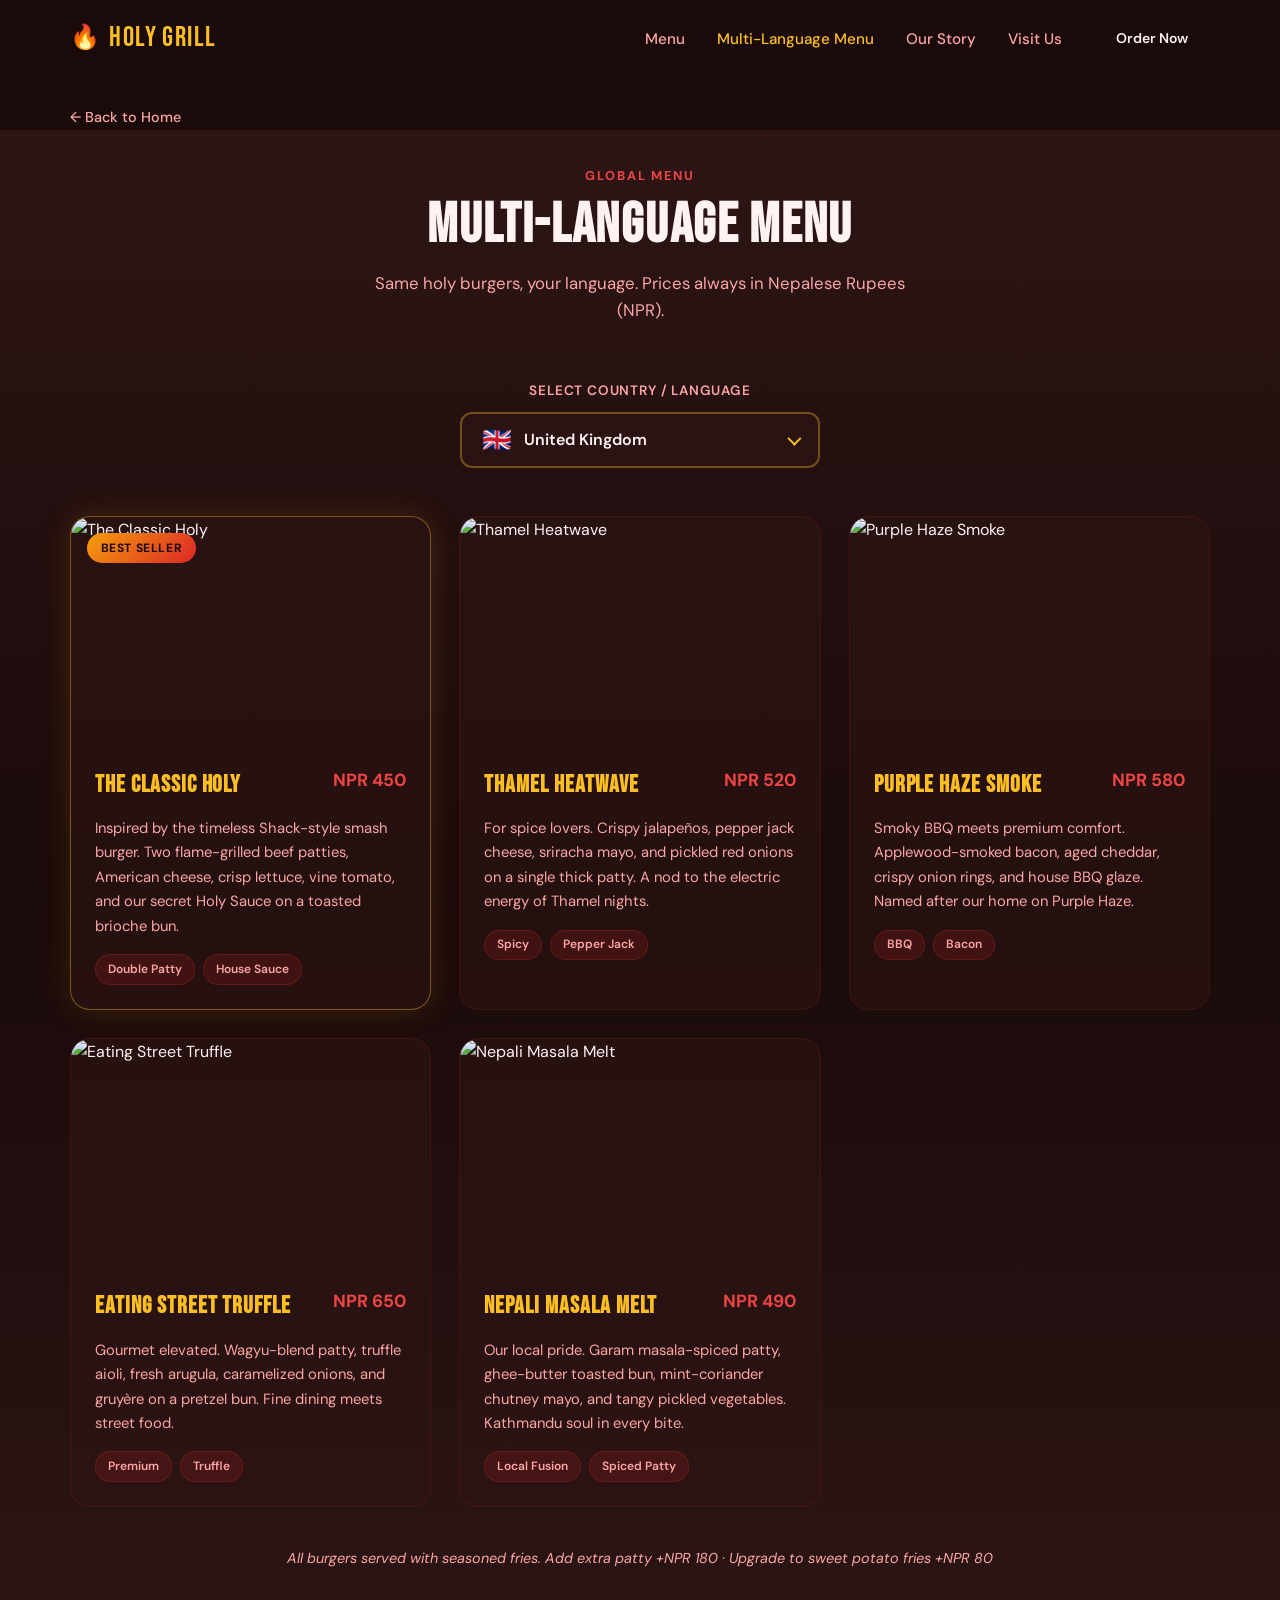
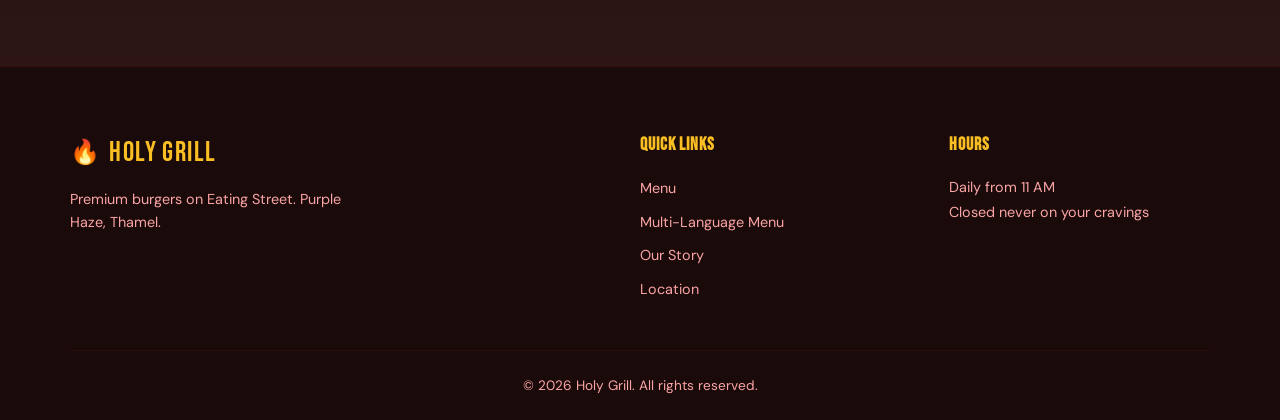
==== multilang-menu.html @ 05358930 "Add Holy Grill restaurant website with multi-language menu. Single-page site for the Thamel burger r" ====
<!DOCTYPE html>
<html lang="en">
<head>
  <meta charset="UTF-8">
  <meta name="viewport" content="width=device-width, initial-scale=1.0">
  <meta name="description" content="Holy Grill multi-language menu — same signature burgers in your language. Prices in NPR.">
  <title>Holy Grill | Multi-Language Menu</title>
  <link rel="preconnect" href="https://fonts.googleapis.com">
  <link rel="preconnect" href="https://fonts.gstatic.com" crossorigin>
  <link href="https://fonts.googleapis.com/css2?family=Bebas+Neue&family=DM+Sans:ital,opsz,wght@0,9..40,400;0,9..40,500;0,9..40,600;0,9..40,700;1,9..40,400&display=swap" rel="stylesheet">
  <link rel="stylesheet" href="styles.css">
</head>
<body class="multilang-page">
  <header class="header scrolled" id="header">
    <nav class="nav container">
      <a href="index.html" class="logo">
        <span class="logo-icon">🔥</span>
        <span class="logo-text">Holy Grill</span>
      </a>
      <button class="nav-toggle" aria-label="Toggle menu" aria-expanded="false">
        <span></span>
        <span></span>
        <span></span>
      </button>
      <ul class="nav-links">
        <li><a href="index.html#menu">Menu</a></li>
        <li><a href="multilang-menu.html" class="nav-active">Multi-Language Menu</a></li>
        <li><a href="index.html#about">Our Story</a></li>
        <li><a href="index.html#location">Visit Us</a></li>
        <li><a href="index.html#menu" class="btn btn-sm">Order Now</a></li>
      </ul>
    </nav>
  </header>

  <main>
    <section class="multilang-hero">
      <div class="container">
        <a href="index.html" class="back-link">← Back to Home</a>
      </div>
    </section>

    <section class="menu multilang-menu-section" id="multilang-menu">
      <div class="container">
        <div class="section-header">
          <span class="section-tag" id="ml-section-tag">Global Menu</span>
          <h1 class="section-title" id="ml-section-title">Multi-Language Menu</h1>
          <p class="section-desc" id="ml-section-desc">
            Same holy burgers, your language. Prices always in Nepalese Rupees (NPR).
          </p>
        </div>

        <div class="lang-selector-wrap">
          <label id="lang-select-label" for="country-trigger">Select country / language</label>
          <div class="country-dropdown" id="country-dropdown">
            <input type="hidden" id="country-select" value="en">
            <button
              type="button"
              class="country-trigger"
              id="country-trigger"
              aria-haspopup="listbox"
              aria-expanded="false"
              aria-labelledby="lang-select-label"
            >
              <span class="country-flag" aria-hidden="true">🇬🇧</span>
              <span class="country-name">United Kingdom</span>
              <span class="country-chevron" aria-hidden="true"></span>
            </button>
            <ul
              class="country-list"
              id="country-list"
              role="listbox"
              aria-labelledby="lang-select-label"
            ></ul>
          </div>
        </div>

        <div class="menu-grid" id="ml-menu-grid"></div>

        <p class="menu-note" id="ml-menu-note">
          All burgers served with seasoned fries. Add extra patty +NPR 180 · Upgrade to sweet potato fries +NPR 80
        </p>
      </div>
    </section>
  </main>

  <footer class="footer">
    <div class="container footer-grid">
      <div class="footer-brand">
        <a href="index.html" class="logo">
          <span class="logo-icon">🔥</span>
          <span class="logo-text">Holy Grill</span>
        </a>
        <p>Premium burgers on Eating Street. Purple Haze, Thamel.</p>
      </div>
      <div class="footer-links">
        <h4>Quick Links</h4>
        <ul>
          <li><a href="index.html#menu">Menu</a></li>
          <li><a href="multilang-menu.html">Multi-Language Menu</a></li>
          <li><a href="index.html#about">Our Story</a></li>
          <li><a href="index.html#location">Location</a></li>
        </ul>
      </div>
      <div class="footer-hours">
        <h4>Hours</h4>
        <p>Daily from 11 AM<br>Closed never on your cravings</p>
      </div>
    </div>
    <div class="footer-bottom container">
      <p>&copy; 2026 Holy Grill. All rights reserved.</p>
    </div>
  </footer>

  <script src="script.js"></script>
  <script src="menu-i18n.js"></script>
</body>
</html>
---- styles.css ----
/* ===== Holy Grill — Yellow & Red Theme ===== */

:root {
  --yellow-50: #fffbeb;
  --yellow-100: #fef3c7;
  --yellow-200: #fde68a;
  --yellow-400: #fbbf24;
  --yellow-500: #f59e0b;
  --yellow-600: #d97706;

  --red-500: #ef4444;
  --red-600: #dc2626;
  --red-700: #b91c1c;
  --red-800: #991b1b;
  --red-900: #7f1d1d;

  --dark: #1a0a0a;
  --dark-soft: #2d1515;
  --text: #fef2f2;
  --text-muted: #fca5a5;

  --font-display: 'Bebas Neue', sans-serif;
  --font-body: 'DM Sans', system-ui, sans-serif;

  --radius: 12px;
  --radius-lg: 20px;
  --shadow: 0 4px 24px rgba(0, 0, 0, 0.25);
  --shadow-glow: 0 0 40px rgba(245, 158, 11, 0.3);
}

*,
*::before,
*::after {
  box-sizing: border-box;
  margin: 0;
  padding: 0;
}

html {
  scroll-behavior: smooth;
}

body {
  font-family: var(--font-body);
  background: var(--dark);
  color: var(--text);
  line-height: 1.6;
  overflow-x: hidden;
}

img {
  max-width: 100%;
  height: auto;
  display: block;
}

a {
  color: inherit;
  text-decoration: none;
}

ul {
  list-style: none;
}

.container {
  width: min(1140px, 92%);
  margin-inline: auto;
}

/* ===== Buttons ===== */

.btn {
  display: inline-flex;
  align-items: center;
  justify-content: center;
  padding: 0.875rem 1.75rem;
  font-family: var(--font-body);
  font-weight: 600;
  font-size: 0.95rem;
  border-radius: 50px;
  border: 2px solid transparent;
  cursor: pointer;
  transition: transform 0.2s, box-shadow 0.2s, background 0.2s;
}

.btn:hover {
  transform: translateY(-2px);
}

.btn-primary {
  background: linear-gradient(135deg, var(--yellow-500), var(--yellow-600));
  color: var(--dark);
  box-shadow: 0 4px 20px rgba(245, 158, 11, 0.4);
}

.btn-primary:hover {
  box-shadow: 0 6px 28px rgba(245, 158, 11, 0.55);
}

.btn-outline {
  background: transparent;
  border-color: var(--yellow-400);
  color: var(--yellow-400);
}

.btn-outline:hover {
  background: rgba(251, 191, 36, 0.1);
}

.btn-light {
  background: var(--text);
  color: var(--red-700);
}

.btn-sm {
  padding: 0.5rem 1.25rem;
  font-size: 0.875rem;
}

/* ===== Header ===== */

.header {
  position: fixed;
  top: 0;
  left: 0;
  right: 0;
  z-index: 1000;
  padding: 1rem 0;
  transition: background 0.3s, box-shadow 0.3s, padding 0.3s;
}

.header.scrolled {
  background: rgba(26, 10, 10, 0.95);
  backdrop-filter: blur(12px);
  box-shadow: 0 2px 20px rgba(0, 0, 0, 0.3);
  padding: 0.65rem 0;
}

.nav {
  display: flex;
  align-items: center;
  justify-content: space-between;
}

.logo {
  display: flex;
  align-items: center;
  gap: 0.5rem;
  font-family: var(--font-display);
  font-size: 1.75rem;
  letter-spacing: 0.05em;
  color: var(--yellow-400);
}

.logo-icon {
  font-size: 1.5rem;
}

.nav-links {
  display: flex;
  align-items: center;
  gap: 2rem;
}

.nav-links a:not(.btn) {
  font-weight: 500;
  font-size: 0.95rem;
  color: var(--text-muted);
  transition: color 0.2s;
}

.nav-links a:not(.btn):hover {
  color: var(--yellow-400);
}

.nav-toggle {
  display: none;
  flex-direction: column;
  gap: 5px;
  background: none;
  border: none;
  cursor: pointer;
  padding: 4px;
}

.nav-toggle span {
  display: block;
  width: 24px;
  height: 2px;
  background: var(--yellow-400);
  transition: transform 0.3s, opacity 0.3s;
}

.nav-toggle.active span:nth-child(1) {
  transform: translateY(7px) rotate(45deg);
}

.nav-toggle.active span:nth-child(2) {
  opacity: 0;
}

.nav-toggle.active span:nth-child(3) {
  transform: translateY(-7px) rotate(-45deg);
}

/* ===== Hero ===== */

.hero {
  position: relative;
  min-height: 100vh;
  display: grid;
  grid-template-columns: 1fr 1fr;
  align-items: center;
  gap: 2rem;
  padding: 7rem 0 4rem;
  overflow: hidden;
}

.hero-bg {
  position: absolute;
  inset: 0;
  background:
    radial-gradient(ellipse 80% 60% at 20% 50%, rgba(220, 38, 38, 0.25), transparent),
    radial-gradient(ellipse 60% 50% at 80% 30%, rgba(245, 158, 11, 0.15), transparent),
    linear-gradient(180deg, var(--dark) 0%, var(--dark-soft) 100%);
  z-index: -1;
}

.hero-content {
  padding-left: 4%;
}

.hero-tag {
  display: inline-block;
  font-size: 0.85rem;
  font-weight: 600;
  letter-spacing: 0.12em;
  text-transform: uppercase;
  color: var(--yellow-400);
  margin-bottom: 1rem;
  padding: 0.4rem 1rem;
  background: rgba(245, 158, 11, 0.12);
  border-radius: 50px;
  border: 1px solid rgba(251, 191, 36, 0.25);
}

.hero-title {
  font-family: var(--font-display);
  font-size: clamp(3.5rem, 8vw, 6rem);
  line-height: 0.95;
  letter-spacing: 0.02em;
  margin-bottom: 1.25rem;
}

.hero-accent {
  background: linear-gradient(135deg, var(--yellow-400), var(--red-500));
  -webkit-background-clip: text;
  -webkit-text-fill-color: transparent;
  background-clip: text;
}

.hero-desc {
  font-size: 1.125rem;
  color: var(--text-muted);
  max-width: 480px;
  margin-bottom: 2rem;
}

.hero-actions {
  display: flex;
  flex-wrap: wrap;
  gap: 1rem;
  margin-bottom: 3rem;
}

.hero-stats {
  display: flex;
  gap: 2.5rem;
}

.stat {
  display: flex;
  flex-direction: column;
}

.stat-num {
  font-family: var(--font-display);
  font-size: 2rem;
  color: var(--yellow-400);
  line-height: 1;
}

.stat-label {
  font-size: 0.8rem;
  color: var(--text-muted);
  margin-top: 0.25rem;
}

.hero-visual {
  position: relative;
  display: flex;
  justify-content: center;
  align-items: center;
  padding-right: 4%;
}

.hero-burger-ring {
  position: absolute;
  width: 420px;
  height: 420px;
  border-radius: 50%;
  border: 3px solid rgba(251, 191, 36, 0.2);
  animation: pulse-ring 3s ease-in-out infinite;
}

.hero-burger-ring::before {
  content: '';
  position: absolute;
  inset: -20px;
  border-radius: 50%;
  border: 2px dashed rgba(220, 38, 38, 0.15);
  animation: spin 20s linear infinite;
}

@keyframes pulse-ring {
  0%, 100% { transform: scale(1); opacity: 1; }
  50% { transform: scale(1.05); opacity: 0.7; }
}

@keyframes spin {
  to { transform: rotate(360deg); }
}

.hero-image {
  width: min(420px, 90%);
  border-radius: 50%;
  box-shadow: var(--shadow-glow), var(--shadow);
  animation: float 4s ease-in-out infinite;
}

@keyframes float {
  0%, 100% { transform: translateY(0); }
  50% { transform: translateY(-12px); }
}

/* ===== Section Shared ===== */

.section-tag {
  display: inline-block;
  font-size: 0.8rem;
  font-weight: 700;
  letter-spacing: 0.15em;
  text-transform: uppercase;
  color: var(--red-500);
  margin-bottom: 0.75rem;
}

.section-title {
  font-family: var(--font-display);
  font-size: clamp(2.5rem, 5vw, 3.5rem);
  letter-spacing: 0.03em;
  line-height: 1;
  margin-bottom: 1rem;
}

.section-desc {
  color: var(--text-muted);
  max-width: 560px;
  font-size: 1.05rem;
}

.section-header {
  text-align: center;
  margin-bottom: 3.5rem;
}

.section-header .section-desc {
  margin-inline: auto;
}

/* ===== Menu ===== */

.menu {
  padding: 6rem 0;
  background:
    linear-gradient(180deg, var(--dark-soft) 0%, var(--dark) 50%, var(--dark-soft) 100%);
}

.menu-grid {
  display: grid;
  grid-template-columns: repeat(auto-fit, minmax(320px, 1fr));
  gap: 1.75rem;
}

.menu-card {
  position: relative;
  background: rgba(45, 21, 21, 0.6);
  border: 1px solid rgba(220, 38, 38, 0.15);
  border-radius: var(--radius-lg);
  overflow: hidden;
  transition: transform 0.3s, box-shadow 0.3s, border-color 0.3s;
  opacity: 0;
  transform: translateY(30px);
}

.menu-card.visible {
  opacity: 1;
  transform: translateY(0);
}

.menu-card:hover {
  transform: translateY(-6px);
  box-shadow: 0 12px 40px rgba(220, 38, 38, 0.2);
  border-color: rgba(251, 191, 36, 0.35);
}

.menu-card.featured {
  border-color: rgba(251, 191, 36, 0.4);
  box-shadow: 0 0 30px rgba(245, 158, 11, 0.15);
}

.menu-card-badge {
  position: absolute;
  top: 1rem;
  left: 1rem;
  z-index: 2;
  background: linear-gradient(135deg, var(--yellow-500), var(--red-600));
  color: var(--dark);
  font-size: 0.75rem;
  font-weight: 700;
  letter-spacing: 0.05em;
  text-transform: uppercase;
  padding: 0.35rem 0.85rem;
  border-radius: 50px;
}

.menu-card-image {
  aspect-ratio: 16 / 10;
  overflow: hidden;
}

.menu-card-image img {
  width: 100%;
  height: 100%;
  object-fit: cover;
  transition: transform 0.5s;
}

.menu-card:hover .menu-card-image img {
  transform: scale(1.08);
}

.menu-card-body {
  padding: 1.5rem;
}

.menu-card-header {
  display: flex;
  justify-content: space-between;
  align-items: flex-start;
  gap: 1rem;
  margin-bottom: 0.75rem;
}

.menu-card-header h3 {
  font-family: var(--font-display);
  font-size: 1.5rem;
  letter-spacing: 0.04em;
  color: var(--yellow-400);
}

.price {
  font-weight: 700;
  font-size: 1.1rem;
  color: var(--red-500);
  white-space: nowrap;
}

.menu-card-desc {
  font-size: 0.925rem;
  color: var(--text-muted);
  margin-bottom: 1rem;
  line-height: 1.65;
}

.menu-tags {
  display: flex;
  flex-wrap: wrap;
  gap: 0.5rem;
}

.menu-tags li {
  font-size: 0.75rem;
  font-weight: 600;
  padding: 0.3rem 0.75rem;
  background: rgba(220, 38, 38, 0.15);
  color: var(--text-muted);
  border-radius: 50px;
  border: 1px solid rgba(220, 38, 38, 0.25);
}

.menu-note {
  text-align: center;
  margin-top: 2.5rem;
  font-size: 0.9rem;
  color: var(--text-muted);
  font-style: italic;
}

/* ===== About ===== */

.about {
  padding: 6rem 0;
}

.about-grid {
  display: grid;
  grid-template-columns: 1fr 1fr;
  gap: 4rem;
  align-items: center;
}

.about-visual {
  position: relative;
}

.about-image {
  border-radius: var(--radius-lg);
  box-shadow: var(--shadow);
}

.about-card {
  position: absolute;
  bottom: -1.5rem;
  right: -1rem;
  background: linear-gradient(135deg, var(--red-700), var(--red-900));
  padding: 1.25rem 1.75rem;
  border-radius: var(--radius);
  border: 2px solid var(--yellow-400);
  box-shadow: var(--shadow);
}

.about-card-num {
  display: block;
  font-family: var(--font-display);
  font-size: 1.75rem;
  color: var(--yellow-400);
  letter-spacing: 0.05em;
}

.about-card-text {
  font-size: 0.85rem;
  color: var(--text-muted);
}

.about-content p {
  color: var(--text-muted);
  margin-bottom: 1.25rem;
}

.about-features {
  margin-top: 2rem;
  display: flex;
  flex-direction: column;
  gap: 1.25rem;
}

.about-features li {
  display: flex;
  align-items: flex-start;
  gap: 1rem;
}

.feature-icon {
  font-size: 1.75rem;
  flex-shrink: 0;
}

.about-features strong {
  display: block;
  color: var(--yellow-400);
  font-size: 1rem;
  margin-bottom: 0.15rem;
}

.about-features span {
  font-size: 0.875rem;
  color: var(--text-muted);
}

/* ===== Location ===== */

.location {
  padding: 6rem 0;
  background: var(--dark-soft);
}

.location-grid {
  display: grid;
  grid-template-columns: 1fr 1.2fr;
  gap: 3rem;
  align-items: start;
}

.address {
  font-style: normal;
  font-size: 1.1rem;
  line-height: 1.8;
  margin: 1.5rem 0 2rem;
  color: var(--text-muted);
}

.address strong {
  color: var(--text);
  font-size: 1.2rem;
}

.hours h3 {
  font-family: var(--font-display);
  font-size: 1.25rem;
  letter-spacing: 0.05em;
  color: var(--yellow-400);
  margin-bottom: 1rem;
}

.hours-list div {
  display: flex;
  justify-content: space-between;
  padding: 0.5rem 0;
  border-bottom: 1px solid rgba(220, 38, 38, 0.15);
  font-size: 0.95rem;
}

.hours-list dt {
  color: var(--text-muted);
}

.hours-list dd {
  color: var(--text);
  font-weight: 500;
}

.contact {
  display: flex;
  flex-direction: column;
  gap: 0.75rem;
  margin: 2rem 0;
}

.contact-link {
  color: var(--text-muted);
  transition: color 0.2s;
}

.contact-link:hover {
  color: var(--yellow-400);
}

.location-map {
  height: 400px;
  border-radius: var(--radius-lg);
  overflow: hidden;
  border: 2px solid rgba(251, 191, 36, 0.2);
  box-shadow: var(--shadow);
}

/* ===== CTA ===== */

.cta {
  padding: 5rem 0;
  background: linear-gradient(135deg, var(--red-700), var(--red-900));
  text-align: center;
}

.cta-inner h2 {
  font-family: var(--font-display);
  font-size: clamp(2rem, 4vw, 3rem);
  letter-spacing: 0.04em;
  margin-bottom: 0.75rem;
}

.cta-inner p {
  color: rgba(254, 242, 242, 0.8);
  margin-bottom: 1.75rem;
  font-size: 1.05rem;
}

/* ===== Footer ===== */

.footer {
  padding: 4rem 0 0;
  background: var(--dark);
  border-top: 1px solid rgba(220, 38, 38, 0.15);
}

.footer-grid {
  display: grid;
  grid-template-columns: 2fr 1fr 1fr;
  gap: 3rem;
  padding-bottom: 3rem;
}

.footer-brand p {
  color: var(--text-muted);
  font-size: 0.9rem;
  margin-top: 0.75rem;
  max-width: 280px;
}

.footer-links h4,
.footer-hours h4 {
  font-family: var(--font-display);
  font-size: 1.1rem;
  letter-spacing: 0.05em;
  color: var(--yellow-400);
  margin-bottom: 1rem;
}

.footer-links ul {
  display: flex;
  flex-direction: column;
  gap: 0.5rem;
}

.footer-links a {
  color: var(--text-muted);
  font-size: 0.9rem;
  transition: color 0.2s;
}

.footer-links a:hover {
  color: var(--yellow-400);
}

.footer-hours p {
  color: var(--text-muted);
  font-size: 0.9rem;
  line-height: 1.7;
}

.footer-bottom {
  padding: 1.5rem 0;
  border-top: 1px solid rgba(220, 38, 38, 0.1);
  text-align: center;
}

.footer-bottom p {
  font-size: 0.85rem;
  color: var(--text-muted);
}

/* ===== Responsive ===== */

@media (max-width: 968px) {
  .hero {
    grid-template-columns: 1fr;
    text-align: center;
    padding-top: 6rem;
    min-height: auto;
  }

  .hero-content {
    padding-left: 0;
    order: 1;
  }

  .hero-visual {
    order: 0;
    padding-right: 0;
    margin-bottom: 1rem;
  }

  .hero-desc {
    margin-inline: auto;
  }

  .hero-actions {
    justify-content: center;
  }

  .hero-stats {
    justify-content: center;
  }

  .about-grid,
  .location-grid {
    grid-template-columns: 1fr;
  }

  .about-visual {
    max-width: 500px;
    margin-inline: auto;
  }

  .footer-grid {
    grid-template-columns: 1fr;
    gap: 2rem;
  }
}

@media (max-width: 768px) {
  .nav-toggle {
    display: flex;
  }

  .nav-links {
    position: fixed;
    top: 0;
    right: -100%;
    width: min(300px, 85vw);
    height: 100vh;
    flex-direction: column;
    justify-content: center;
    align-items: center;
    gap: 2rem;
    background: rgba(26, 10, 10, 0.98);
    backdrop-filter: blur(12px);
    transition: right 0.3s ease;
    border-left: 1px solid rgba(220, 38, 38, 0.2);
  }

  .nav-links.open {
    right: 0;
  }

  .hero-burger-ring {
    width: 280px;
    height: 280px;
  }

  .hero-image {
    width: 260px;
  }

  .menu-grid {
    grid-template-columns: 1fr;
  }

  .location-map {
    height: 300px;
  }
}

/* ===== Multi-Language Menu Page ===== */

.multilang-page {
  padding-top: 5rem;
}

.multilang-hero {
  padding: 1.5rem 0 0;
}

.back-link {
  display: inline-flex;
  align-items: center;
  gap: 0.35rem;
  font-size: 0.9rem;
  font-weight: 500;
  color: var(--text-muted);
  transition: color 0.2s;
}

.back-link:hover {
  color: var(--yellow-400);
}

.multilang-menu-section {
  padding-top: 2rem;
}

.nav-links a.nav-active {
  color: var(--yellow-400);
}

.lang-selector-wrap {
  display: flex;
  flex-direction: column;
  align-items: center;
  gap: 0.65rem;
  margin-bottom: 3rem;
}

.lang-selector-wrap label {
  font-size: 0.85rem;
  font-weight: 600;
  letter-spacing: 0.06em;
  text-transform: uppercase;
  color: var(--text-muted);
}

.country-dropdown {
  position: relative;
  width: min(360px, 100%);
}

.country-trigger {
  display: flex;
  align-items: center;
  gap: 0.75rem;
  width: 100%;
  padding: 0.875rem 1.25rem;
  background: rgba(45, 21, 21, 0.8);
  border: 2px solid rgba(251, 191, 36, 0.35);
  border-radius: var(--radius);
  color: var(--text);
  font-family: var(--font-body);
  font-size: 1rem;
  font-weight: 600;
  cursor: pointer;
  transition: border-color 0.2s, box-shadow 0.2s;
}

.country-trigger:hover,
.country-dropdown.open .country-trigger {
  border-color: var(--yellow-400);
  box-shadow: 0 0 0 3px rgba(251, 191, 36, 0.15);
}

.country-trigger .country-flag {
  font-size: 1.5rem;
  line-height: 1;
}

.country-trigger .country-name {
  flex: 1;
  text-align: left;
}

.country-chevron {
  width: 10px;
  height: 10px;
  border-right: 2px solid var(--yellow-400);
  border-bottom: 2px solid var(--yellow-400);
  transform: rotate(45deg) translateY(-2px);
  transition: transform 0.2s;
}

.country-dropdown.open .country-chevron {
  transform: rotate(-135deg) translateY(2px);
}

.country-list {
  position: absolute;
  top: calc(100% + 0.5rem);
  left: 0;
  right: 0;
  max-height: 320px;
  overflow-y: auto;
  background: rgba(26, 10, 10, 0.98);
  border: 2px solid rgba(251, 191, 36, 0.25);
  border-radius: var(--radius);
  box-shadow: var(--shadow);
  z-index: 100;
  opacity: 0;
  visibility: hidden;
  transform: translateY(-8px);
  transition: opacity 0.2s, transform 0.2s, visibility 0.2s;
}

.country-dropdown.open .country-list {
  opacity: 1;
  visibility: visible;
  transform: translateY(0);
}

.country-option {
  display: flex;
  align-items: center;
  gap: 0.75rem;
  padding: 0.75rem 1.25rem;
  cursor: pointer;
  transition: background 0.15s;
  outline: none;
}

.country-option:hover,
.country-option:focus {
  background: rgba(220, 38, 38, 0.15);
}

.country-option.selected {
  background: rgba(245, 158, 11, 0.12);
}

.country-option.selected .country-name {
  color: var(--yellow-400);
}

.country-option .country-flag {
  font-size: 1.35rem;
  line-height: 1;
}

.country-option .country-name {
  font-weight: 500;
  font-size: 0.95rem;
}

[dir="rtl"] .country-trigger .country-name {
  text-align: right;
}

[dir="rtl"] .menu-card-header {
  flex-direction: row-reverse;
}

[dir="rtl"] .menu-tags {
  flex-direction: row-reverse;
}

#ml-menu-grid .menu-card {
  opacity: 1;
  transform: none;
  animation: ml-fade-in 0.35s ease;
}

@keyframes ml-fade-in {
  from {
    opacity: 0;
    transform: translateY(12px);
  }
  to {
    opacity: 1;
    transform: translateY(0);
  }
}

.country-list::-webkit-scrollbar {
  width: 6px;
}

.country-list::-webkit-scrollbar-thumb {
  background: rgba(251, 191, 36, 0.35);
  border-radius: 3px;
}
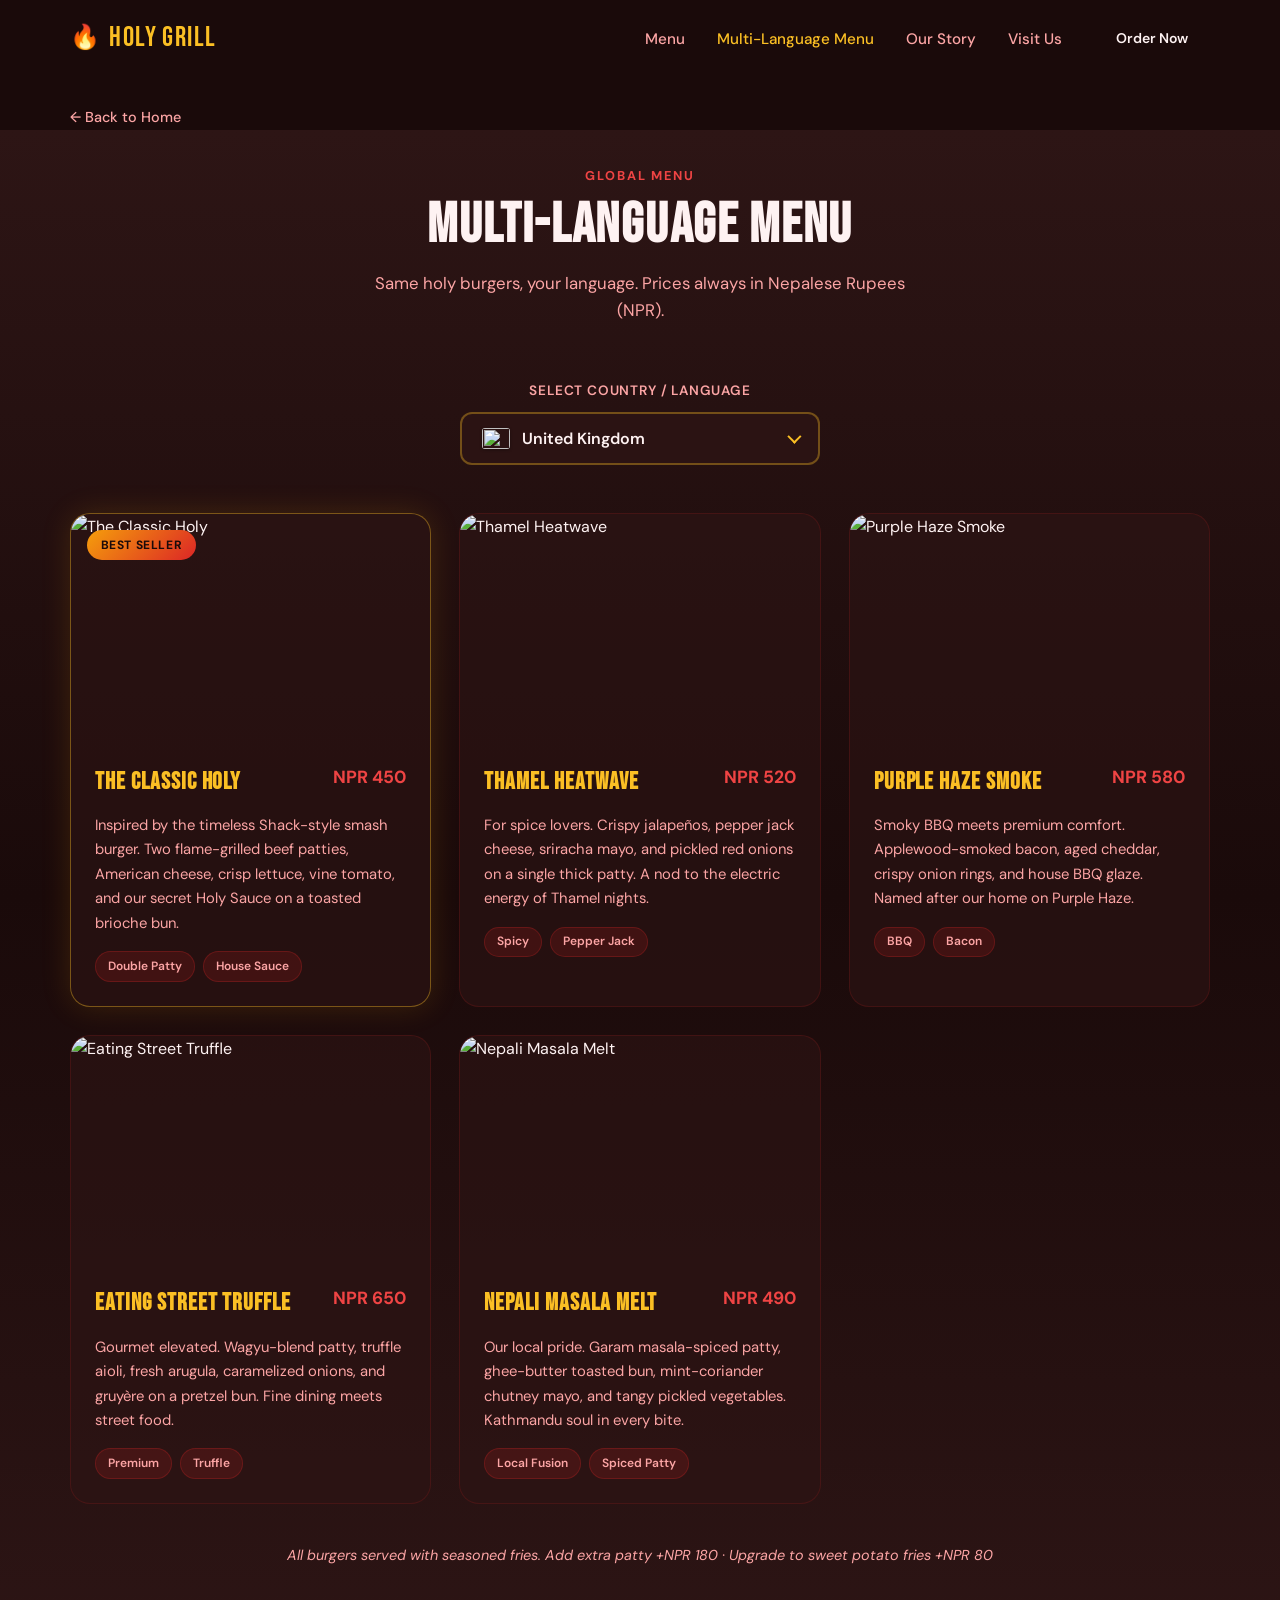
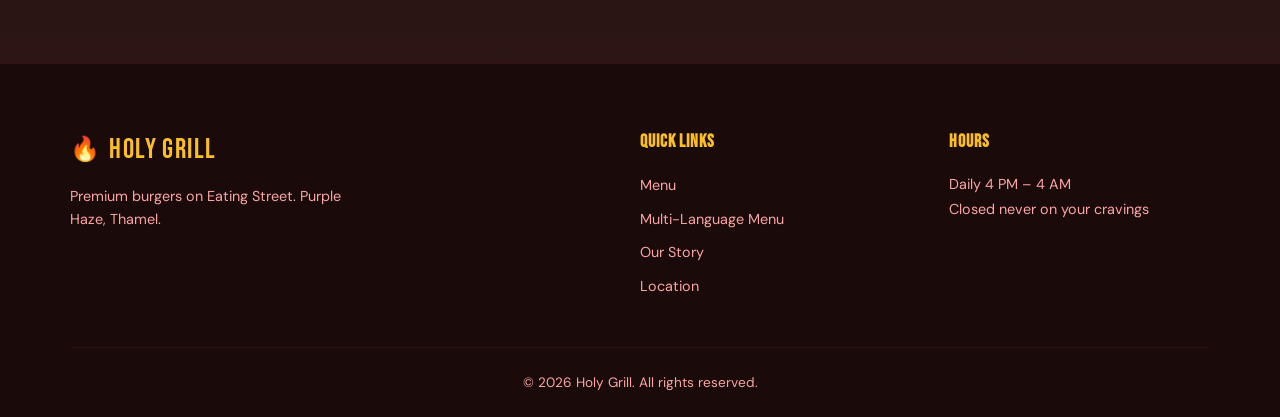
==== commit c60d5c40: "Update hours, founding year, and native country names with flag images. Co-authored-by: Cursor <curs" ====
--- a/multilang-menu.html
+++ b/multilang-menu.html
@@ -61,7 +61,7 @@
               aria-expanded="false"
               aria-labelledby="lang-select-label"
             >
-              <span class="country-flag" aria-hidden="true">🇬🇧</span>
+              <span class="country-flag" aria-hidden="true"></span>
               <span class="country-name">United Kingdom</span>
               <span class="country-chevron" aria-hidden="true"></span>
             </button>
@@ -103,7 +103,7 @@
       </div>
       <div class="footer-hours">
         <h4>Hours</h4>
-        <p>Daily from 11 AM<br>Closed never on your cravings</p>
+        <p>Daily 4 PM – 4 AM<br>Closed never on your cravings</p>
       </div>
     </div>
     <div class="footer-bottom container">
--- a/styles.css
+++ b/styles.css
@@ -918,9 +918,21 @@
   box-shadow: 0 0 0 3px rgba(251, 191, 36, 0.15);
 }
 
-.country-trigger .country-flag {
-  font-size: 1.5rem;
-  line-height: 1;
+.country-trigger .country-flag,
+.country-option .country-flag {
+  display: flex;
+  align-items: center;
+  flex-shrink: 0;
+  line-height: 0;
+}
+
+.country-flag-img {
+  display: block;
+  width: 28px;
+  height: 21px;
+  object-fit: cover;
+  border-radius: 3px;
+  box-shadow: 0 1px 3px rgba(0, 0, 0, 0.35);
 }
 
 .country-trigger .country-name {
@@ -988,11 +1000,6 @@
   color: var(--yellow-400);
 }
 
-.country-option .country-flag {
-  font-size: 1.35rem;
-  line-height: 1;
-}
-
 .country-option .country-name {
   font-weight: 500;
   font-size: 0.95rem;
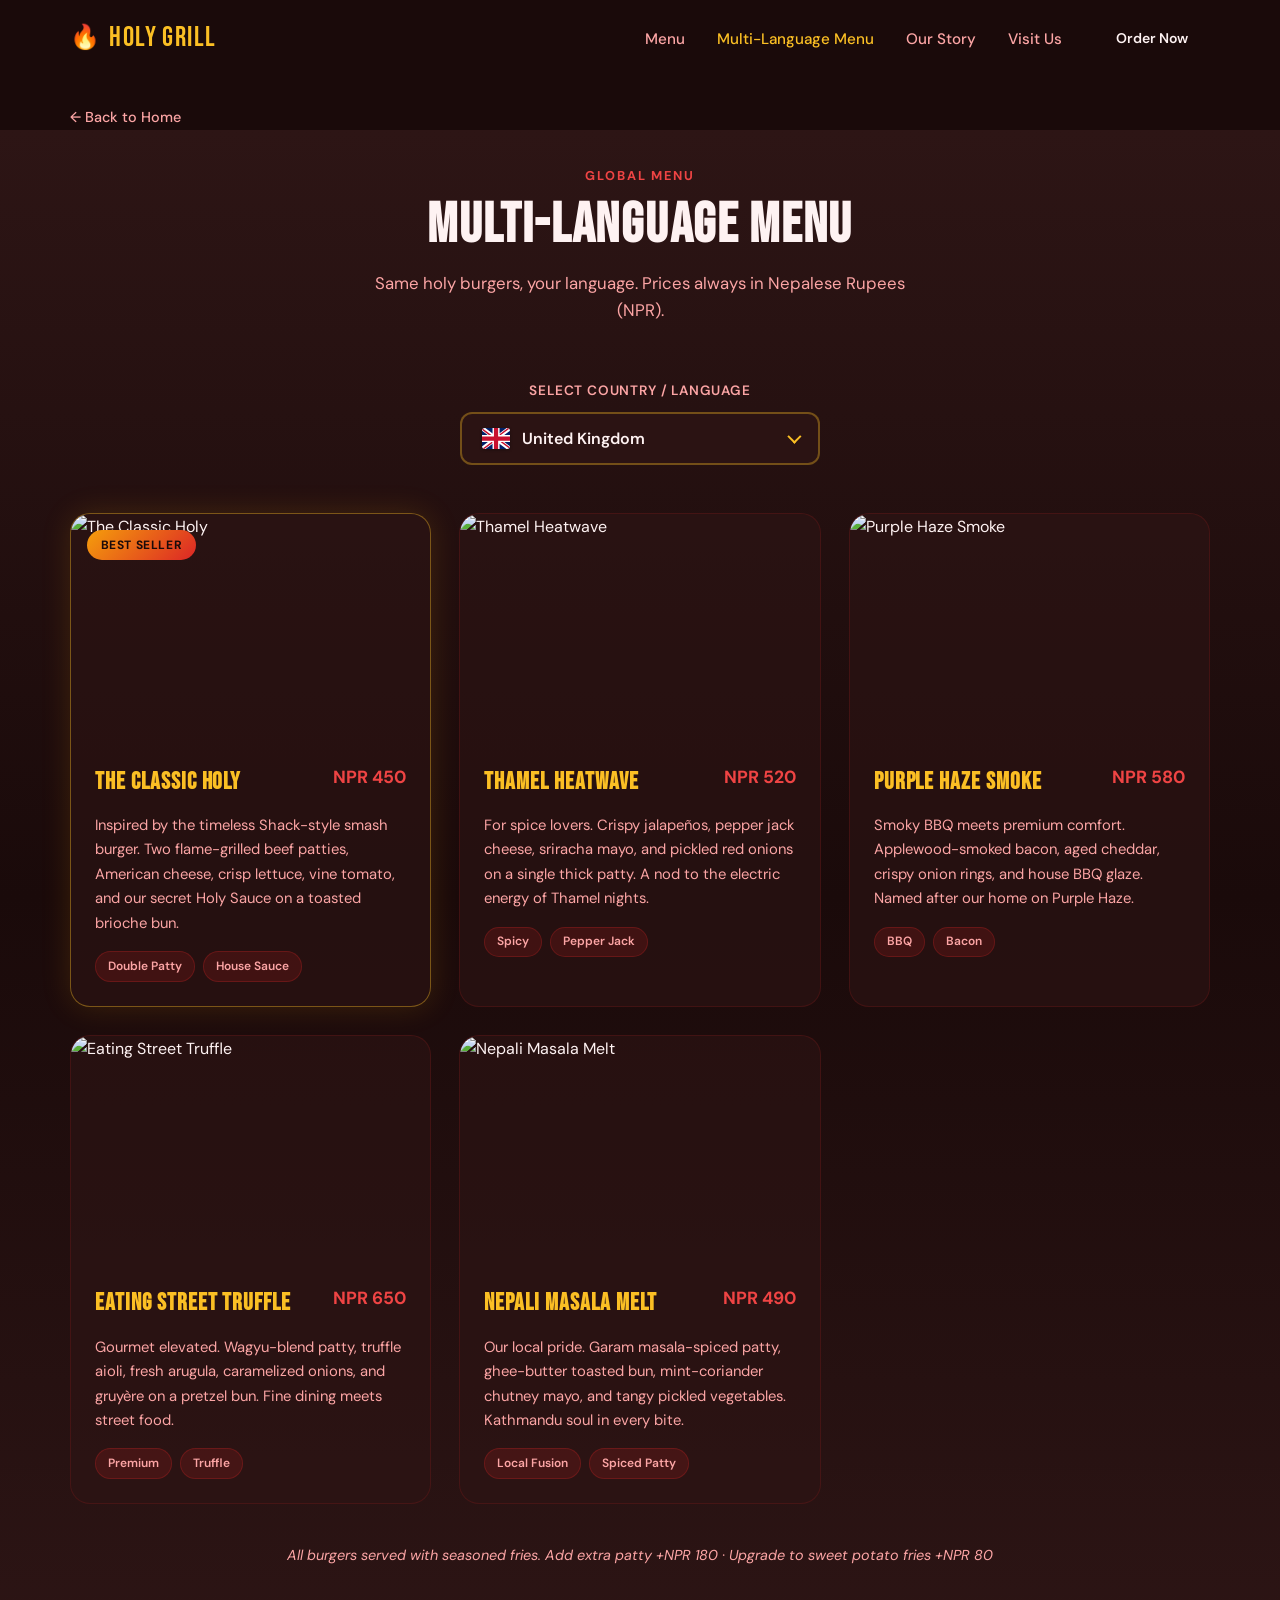
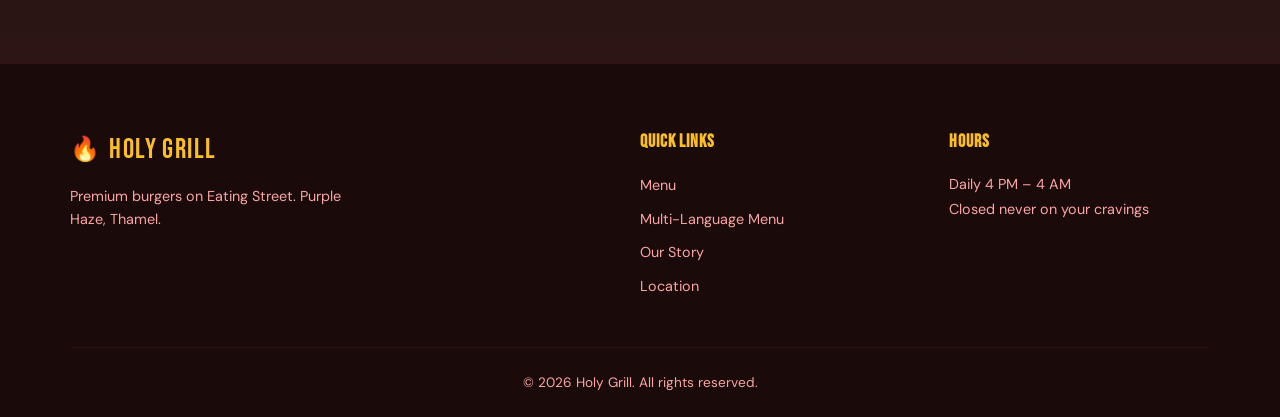
==== commit 9252de61: "Fix country flags with local SVGs and pre-render native country names. Co-authored-by: Cursor <curso" ====
--- a/multilang-menu.html
+++ b/multilang-menu.html
@@ -8,7 +8,7 @@
   <link rel="preconnect" href="https://fonts.googleapis.com">
   <link rel="preconnect" href="https://fonts.gstatic.com" crossorigin>
   <link href="https://fonts.googleapis.com/css2?family=Bebas+Neue&family=DM+Sans:ital,opsz,wght@0,9..40,400;0,9..40,500;0,9..40,600;0,9..40,700;1,9..40,400&display=swap" rel="stylesheet">
-  <link rel="stylesheet" href="styles.css">
+  <link rel="stylesheet" href="styles.css?v=4">
 </head>
 <body class="multilang-page">
   <header class="header scrolled" id="header">
@@ -61,7 +61,7 @@
               aria-expanded="false"
               aria-labelledby="lang-select-label"
             >
-              <span class="country-flag" aria-hidden="true"></span>
+              <span class="country-flag" aria-hidden="true"><img class="country-flag-img" src="flags/gb.svg" alt="" width="28" height="21"></span>
               <span class="country-name">United Kingdom</span>
               <span class="country-chevron" aria-hidden="true"></span>
             </button>
@@ -70,7 +70,88 @@
               id="country-list"
               role="listbox"
               aria-labelledby="lang-select-label"
-            ></ul>
+            >
+              <li role="option" class="country-option selected" data-id="en" aria-selected="true" tabindex="-1">
+                <span class="country-flag"><img class="country-flag-img" src="flags/gb.svg" alt="" width="28" height="21"></span>
+                <span class="country-name">United Kingdom</span>
+              </li>
+              <li role="option" class="country-option" data-id="ne" aria-selected="false" tabindex="-1">
+                <span class="country-flag"><img class="country-flag-img" src="flags/np.svg" alt="" width="28" height="21"></span>
+                <span class="country-name">नेपाल</span>
+              </li>
+              <li role="option" class="country-option" data-id="in" aria-selected="false" tabindex="-1">
+                <span class="country-flag"><img class="country-flag-img" src="flags/in.svg" alt="" width="28" height="21"></span>
+                <span class="country-name">भारत</span>
+              </li>
+              <li role="option" class="country-option" data-id="cn" aria-selected="false" tabindex="-1">
+                <span class="country-flag"><img class="country-flag-img" src="flags/cn.svg" alt="" width="28" height="21"></span>
+                <span class="country-name">中国</span>
+              </li>
+              <li role="option" class="country-option" data-id="jp" aria-selected="false" tabindex="-1">
+                <span class="country-flag"><img class="country-flag-img" src="flags/jp.svg" alt="" width="28" height="21"></span>
+                <span class="country-name">日本</span>
+              </li>
+              <li role="option" class="country-option" data-id="kr" aria-selected="false" tabindex="-1">
+                <span class="country-flag"><img class="country-flag-img" src="flags/kr.svg" alt="" width="28" height="21"></span>
+                <span class="country-name">대한민국</span>
+              </li>
+              <li role="option" class="country-option" data-id="fr" aria-selected="false" tabindex="-1">
+                <span class="country-flag"><img class="country-flag-img" src="flags/fr.svg" alt="" width="28" height="21"></span>
+                <span class="country-name">France</span>
+              </li>
+              <li role="option" class="country-option" data-id="de" aria-selected="false" tabindex="-1">
+                <span class="country-flag"><img class="country-flag-img" src="flags/de.svg" alt="" width="28" height="21"></span>
+                <span class="country-name">Deutschland</span>
+              </li>
+              <li role="option" class="country-option" data-id="es" aria-selected="false" tabindex="-1">
+                <span class="country-flag"><img class="country-flag-img" src="flags/es.svg" alt="" width="28" height="21"></span>
+                <span class="country-name">España</span>
+              </li>
+              <li role="option" class="country-option" data-id="it" aria-selected="false" tabindex="-1">
+                <span class="country-flag"><img class="country-flag-img" src="flags/it.svg" alt="" width="28" height="21"></span>
+                <span class="country-name">Italia</span>
+              </li>
+              <li role="option" class="country-option" data-id="br" aria-selected="false" tabindex="-1">
+                <span class="country-flag"><img class="country-flag-img" src="flags/br.svg" alt="" width="28" height="21"></span>
+                <span class="country-name">Brasil</span>
+              </li>
+              <li role="option" class="country-option" data-id="ru" aria-selected="false" tabindex="-1">
+                <span class="country-flag"><img class="country-flag-img" src="flags/ru.svg" alt="" width="28" height="21"></span>
+                <span class="country-name">Россия</span>
+              </li>
+              <li role="option" class="country-option" data-id="sa" aria-selected="false" tabindex="-1">
+                <span class="country-flag"><img class="country-flag-img" src="flags/sa.svg" alt="" width="28" height="21"></span>
+                <span class="country-name">المملكة العربية السعودية</span>
+              </li>
+              <li role="option" class="country-option" data-id="th" aria-selected="false" tabindex="-1">
+                <span class="country-flag"><img class="country-flag-img" src="flags/th.svg" alt="" width="28" height="21"></span>
+                <span class="country-name">ประเทศไทย</span>
+              </li>
+              <li role="option" class="country-option" data-id="us" aria-selected="false" tabindex="-1">
+                <span class="country-flag"><img class="country-flag-img" src="flags/us.svg" alt="" width="28" height="21"></span>
+                <span class="country-name">United States of America</span>
+              </li>
+              <li role="option" class="country-option" data-id="mx" aria-selected="false" tabindex="-1">
+                <span class="country-flag"><img class="country-flag-img" src="flags/mx.svg" alt="" width="28" height="21"></span>
+                <span class="country-name">México</span>
+              </li>
+              <li role="option" class="country-option" data-id="tr" aria-selected="false" tabindex="-1">
+                <span class="country-flag"><img class="country-flag-img" src="flags/tr.svg" alt="" width="28" height="21"></span>
+                <span class="country-name">Türkiye</span>
+              </li>
+              <li role="option" class="country-option" data-id="vn" aria-selected="false" tabindex="-1">
+                <span class="country-flag"><img class="country-flag-img" src="flags/vn.svg" alt="" width="28" height="21"></span>
+                <span class="country-name">Việt Nam</span>
+              </li>
+              <li role="option" class="country-option" data-id="id" aria-selected="false" tabindex="-1">
+                <span class="country-flag"><img class="country-flag-img" src="flags/id.svg" alt="" width="28" height="21"></span>
+                <span class="country-name">Indonesia</span>
+              </li>
+              <li role="option" class="country-option" data-id="au" aria-selected="false" tabindex="-1">
+                <span class="country-flag"><img class="country-flag-img" src="flags/au.svg" alt="" width="28" height="21"></span>
+                <span class="country-name">Australia</span>
+              </li>
+            </ul>
           </div>
         </div>
 
@@ -111,7 +192,7 @@
     </div>
   </footer>
 
-  <script src="script.js"></script>
-  <script src="menu-i18n.js"></script>
+  <script src="script.js?v=4"></script>
+  <script src="menu-i18n.js?v=4"></script>
 </body>
 </html>
